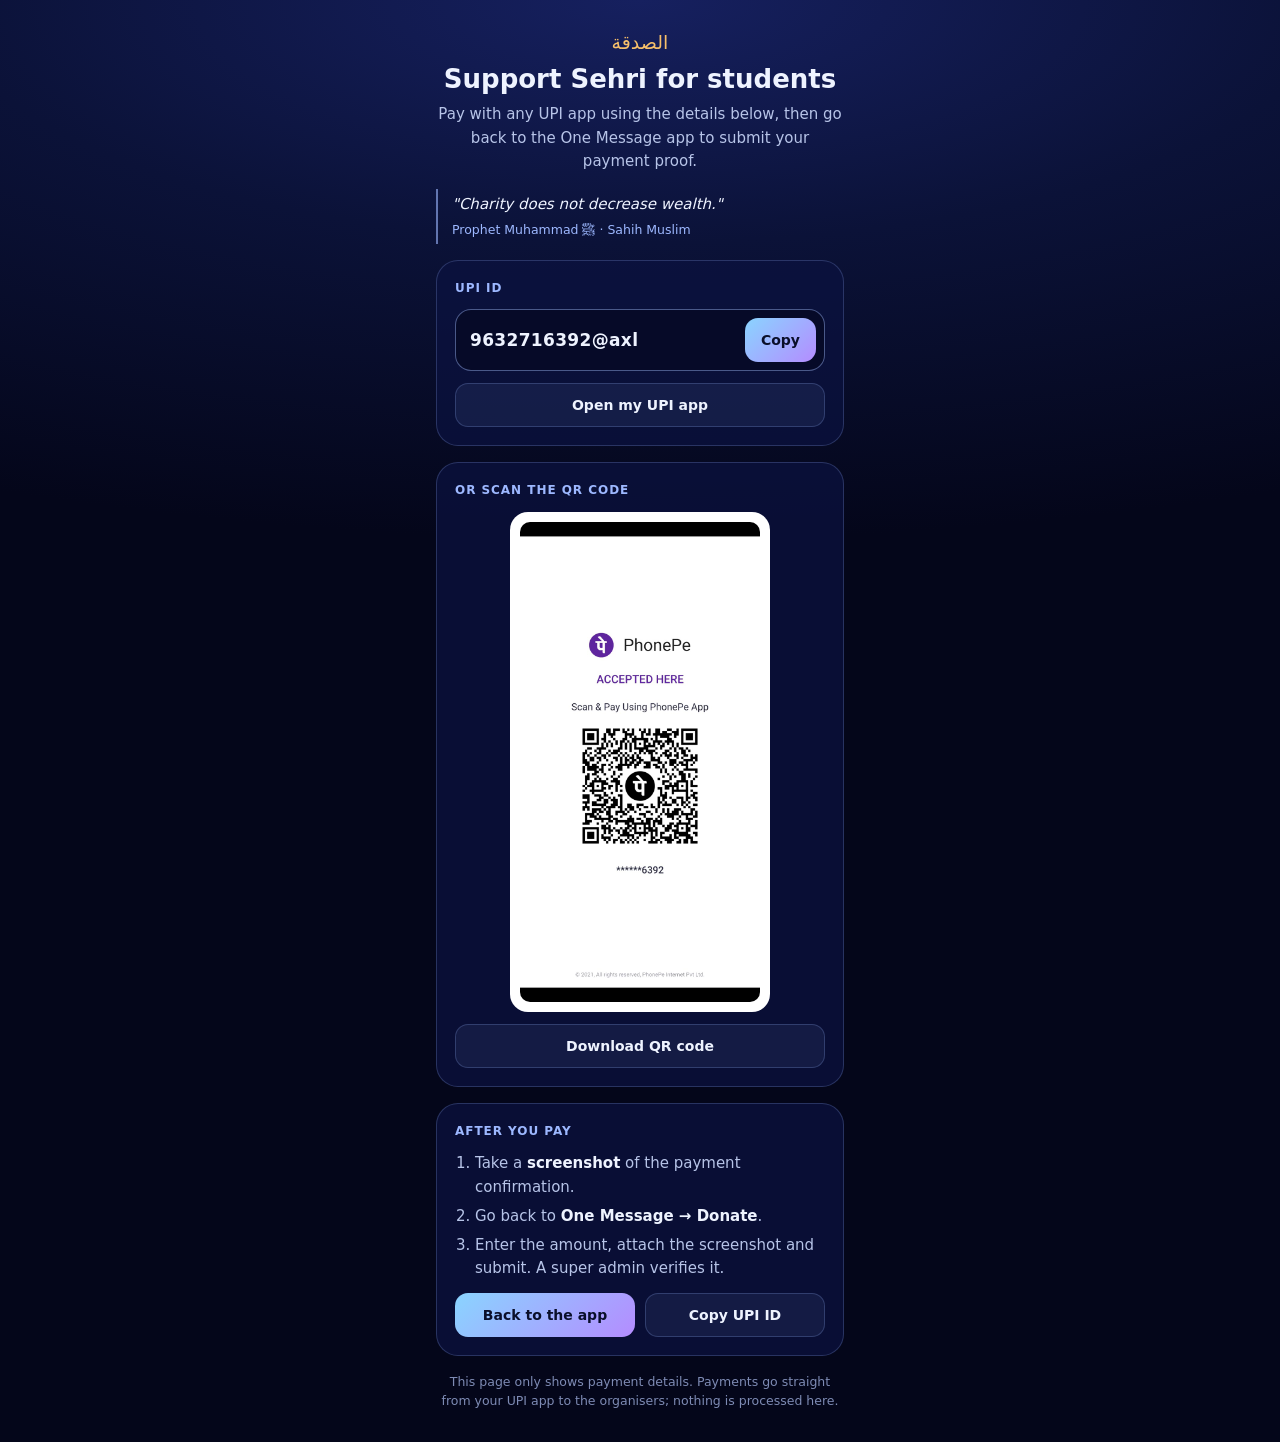
==== index.html @ af21f585 "Add the One Message donation page Static page with the UPI ID and QR code, opened from the app's Don" ====
<!doctype html>
<html lang="en">
<head>
<meta charset="utf-8">
<meta name="viewport" content="width=device-width, initial-scale=1, viewport-fit=cover">
<meta name="theme-color" content="#04061A">
<meta name="description" content="UPI payment details for donating to One Message, which provides Sehri food for students during Ramadan.">
<meta http-equiv="Content-Security-Policy" content="default-src 'none'; img-src 'self' data:; style-src 'unsafe-inline'; script-src 'unsafe-inline'; base-uri 'none'; form-action 'none'">
<title>Donate · One Message</title>
<link rel="icon" href="data:image/svg+xml,%3Csvg xmlns='http://www.w3.org/2000/svg' viewBox='0 0 64 64'%3E%3Crect width='64' height='64' rx='14' fill='%2304061A'/%3E%3Cmask id='m'%3E%3Crect width='64' height='64' fill='%23fff'/%3E%3Ccircle cx='38' cy='26' r='17' fill='%23000'/%3E%3C/mask%3E%3Ccircle cx='31' cy='33' r='20' fill='%23F8C06A' mask='url(%23m)'/%3E%3C/svg%3E">
<style>
  :root {
    color-scheme: dark;
    --bg: #04061A; --line: rgba(157,184,255,.22); --ink: #EEF3FF; --ink2: #B7C4E8; --muted: #7E8BB4;
    --moon: #9DB8FF; --gold: #F8C06A; --mint: #7CF0C5;
    --sans: system-ui, -apple-system, "Segoe UI", Roboto, sans-serif;
  }
  * { box-sizing: border-box; }
  body {
    margin: 0; color: var(--ink); font: 15px/1.55 var(--sans);
    background: radial-gradient(120% 60% at 50% 0%, #16205F 0%, #0B1238 45%, #04061A 100%) fixed, var(--bg);
  }
  main {
    max-width: 440px; margin: 0 auto; display: grid; gap: 16px;
    padding: max(28px, env(safe-area-inset-top)) 16px max(32px, env(safe-area-inset-bottom));
  }
  header { display: grid; gap: 8px; text-align: center; }
  .ar { color: var(--gold); font-size: 19px; margin: 0; }
  h1 { font-size: 26px; line-height: 1.15; margin: 0; text-wrap: balance; }
  .sub { color: var(--ink2); margin: 0; }
  .card { background: rgba(12,18,64,.72); border: 1px solid var(--line); border-radius: 22px; padding: 18px; display: grid; gap: 12px; }
  .label { font-size: 12px; font-weight: 700; letter-spacing: .08em; text-transform: uppercase; color: var(--moon); margin: 0; }
  .upi { display: flex; align-items: center; gap: 10px; padding: 8px 8px 8px 14px; border-radius: 16px; border: 1.2px solid rgba(157,184,255,.45); background: rgba(4,6,26,.55); }
  /* Not monospace: in most monospace faces the l of @axl reads as a 1. */
  .upi span { flex: 1; min-width: 0; font: 700 17px/1.3 var(--sans); letter-spacing: .02em; word-break: break-all; user-select: all; }
  button, .btn {
    appearance: none; border: 0; border-radius: 13px; cursor: pointer; text-decoration: none; text-align: center;
    font: 700 14px var(--sans); display: inline-flex; align-items: center; justify-content: center; gap: 6px;
    min-height: 44px; padding: 0 16px;
  }
  .primary { background: linear-gradient(135deg, #8AD4FF, #B48CFF); color: #0A0F2A; }
  .ghost { background: rgba(157,184,255,.08); color: var(--ink); border: 1px solid var(--line); }
  .qr { justify-self: center; background: #fff; padding: 10px; border-radius: 18px; width: min(260px, 100%); }
  .qr img { display: block; width: 100%; height: auto; border-radius: 10px; }
  .row { display: grid; grid-template-columns: 1fr 1fr; gap: 10px; }
  ol { margin: 0; padding-left: 20px; color: var(--ink2); display: grid; gap: 6px; }
  ol b { color: var(--ink); }
  .hadith { margin: 0; padding: 4px 0 4px 14px; border-left: 2px solid rgba(157,184,255,.6); }
  .hadith p { margin: 0; font-style: italic; }
  .hadith cite { display: block; color: var(--moon); font-size: 12.5px; font-style: normal; margin-top: 4px; }
  .note { color: var(--muted); font-size: 12.5px; text-align: center; margin: 0; }
  .toast {
    position: fixed; left: 50%; bottom: calc(24px + env(safe-area-inset-bottom)); transform: translateX(-50%);
    background: #0E164A; color: var(--mint); border: 1px solid rgba(124,240,197,.45);
    padding: 10px 16px; border-radius: 999px; font-weight: 700; font-size: 13px;
    opacity: 0; transition: opacity .2s; pointer-events: none;
  }
  .toast.on { opacity: 1; }
  :focus-visible { outline: 2px solid var(--gold); outline-offset: 2px; }
  @media (prefers-reduced-motion: reduce) { .toast { transition: none; } }
</style>
</head>
<body>
<main>
  <header>
    <p class="ar" lang="ar" dir="rtl">الصدقة</p>
    <h1>Support Sehri for students</h1>
    <p class="sub">Pay with any UPI app using the details below, then go back to the One Message app to submit your payment proof.</p>
  </header>

  <blockquote class="hadith">
    <p>"Charity does not decrease wealth."</p>
    <cite>Prophet Muhammad ﷺ · Sahih Muslim</cite>
  </blockquote>

  <section class="card" aria-labelledby="upi-h">
    <p class="label" id="upi-h">UPI ID</p>
    <div class="upi">
      <span id="upi">9632716392@axl</span>
      <button class="primary" id="copy" type="button">Copy</button>
    </div>
    <a class="btn ghost" href="upi://pay?pa=9632716392%40axl&amp;pn=One%20Message&amp;cu=INR">Open my UPI app</a>
  </section>

  <section class="card" aria-labelledby="qr-h">
    <p class="label" id="qr-h">Or scan the QR code</p>
    <div class="qr"><img src="qr.jpeg" alt="UPI QR code for 9632716392@axl" width="520" height="520"></div>
    <a class="btn ghost" href="qr.jpeg" download="one-message-donation-qr.jpeg">Download QR code</a>
  </section>

  <section class="card" aria-labelledby="next-h">
    <p class="label" id="next-h">After you pay</p>
    <ol>
      <li>Take a <b>screenshot</b> of the payment confirmation.</li>
      <li>Go back to <b>One Message → Donate</b>.</li>
      <li>Enter the amount, attach the screenshot and submit. A super admin verifies it.</li>
    </ol>
    <div class="row">
      <a class="btn primary" href="sehriconnect://donation?tab=give">Back to the app</a>
      <button class="ghost" id="copy2" type="button">Copy UPI ID</button>
    </div>
  </section>

  <p class="note">This page only shows payment details. Payments go straight from your UPI app to the organisers; nothing is processed here.</p>
</main>
<div class="toast" id="toast" role="status" aria-live="polite"></div>
<script>
  (function () {
    var id = '9632716392@axl';
    var toast = document.getElementById('toast');
    var timer;
    function show(msg) {
      toast.textContent = msg;
      toast.classList.add('on');
      clearTimeout(timer);
      timer = setTimeout(function () { toast.classList.remove('on'); }, 1800);
    }
    function fallback() {
      var r = document.createRange();
      r.selectNodeContents(document.getElementById('upi'));
      var s = window.getSelection();
      s.removeAllRanges(); s.addRange(r);
      try { document.execCommand('copy') ? show('UPI ID copied') : show('Long-press the UPI ID to copy it'); }
      catch (e) { show('Long-press the UPI ID to copy it'); }
    }
    function copy() {
      if (navigator.clipboard && window.isSecureContext) {
        navigator.clipboard.writeText(id).then(function () { show('UPI ID copied'); }, fallback);
      } else {
        fallback();
      }
    }
    document.getElementById('copy').addEventListener('click', copy);
    document.getElementById('copy2').addEventListener('click', copy);
  })();
</script>
</body>
</html>
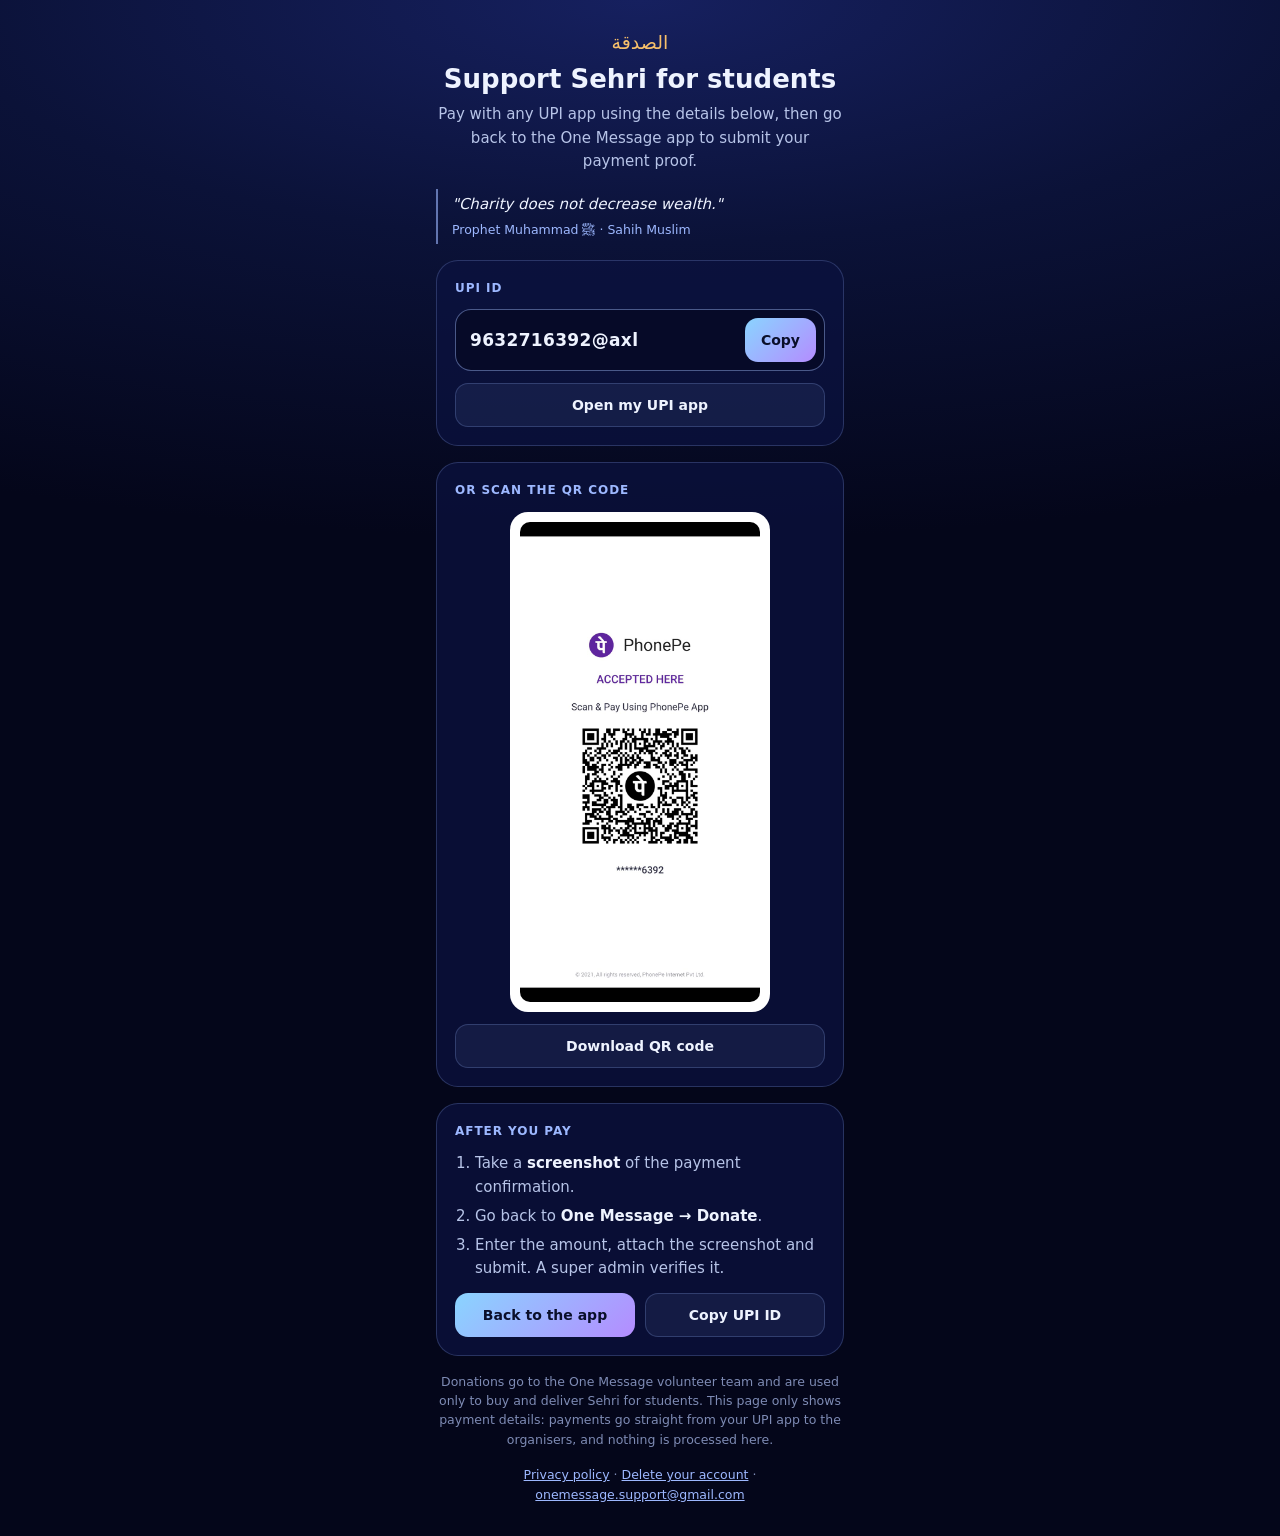
==== commit 064cfe9d: "Add privacy policy and account deletion pages Both stores require a privacy policy, and Google Play " ====
--- a/index.html
+++ b/index.html
@@ -49,6 +49,7 @@
   .hadith p { margin: 0; font-style: italic; }
   .hadith cite { display: block; color: var(--moon); font-size: 12.5px; font-style: normal; margin-top: 4px; }
   .note { color: var(--muted); font-size: 12.5px; text-align: center; margin: 0; }
+  .note a { color: var(--moon); }
   .toast {
     position: fixed; left: 50%; bottom: calc(24px + env(safe-area-inset-bottom)); transform: translateX(-50%);
     background: #0E164A; color: var(--mint); border: 1px solid rgba(124,240,197,.45);
@@ -101,7 +102,8 @@
     </div>
   </section>
 
-  <p class="note">This page only shows payment details. Payments go straight from your UPI app to the organisers; nothing is processed here.</p>
+  <p class="note">Donations go to the One Message volunteer team and are used only to buy and deliver Sehri for students. This page only shows payment details: payments go straight from your UPI app to the organisers, and nothing is processed here.</p>
+  <p class="note links"><a href="privacy.html">Privacy policy</a> · <a href="delete-account.html">Delete your account</a> · <a href="mailto:onemessage.support@gmail.com">onemessage.support@gmail.com</a></p>
 </main>
 <div class="toast" id="toast" role="status" aria-live="polite"></div>
 <script>
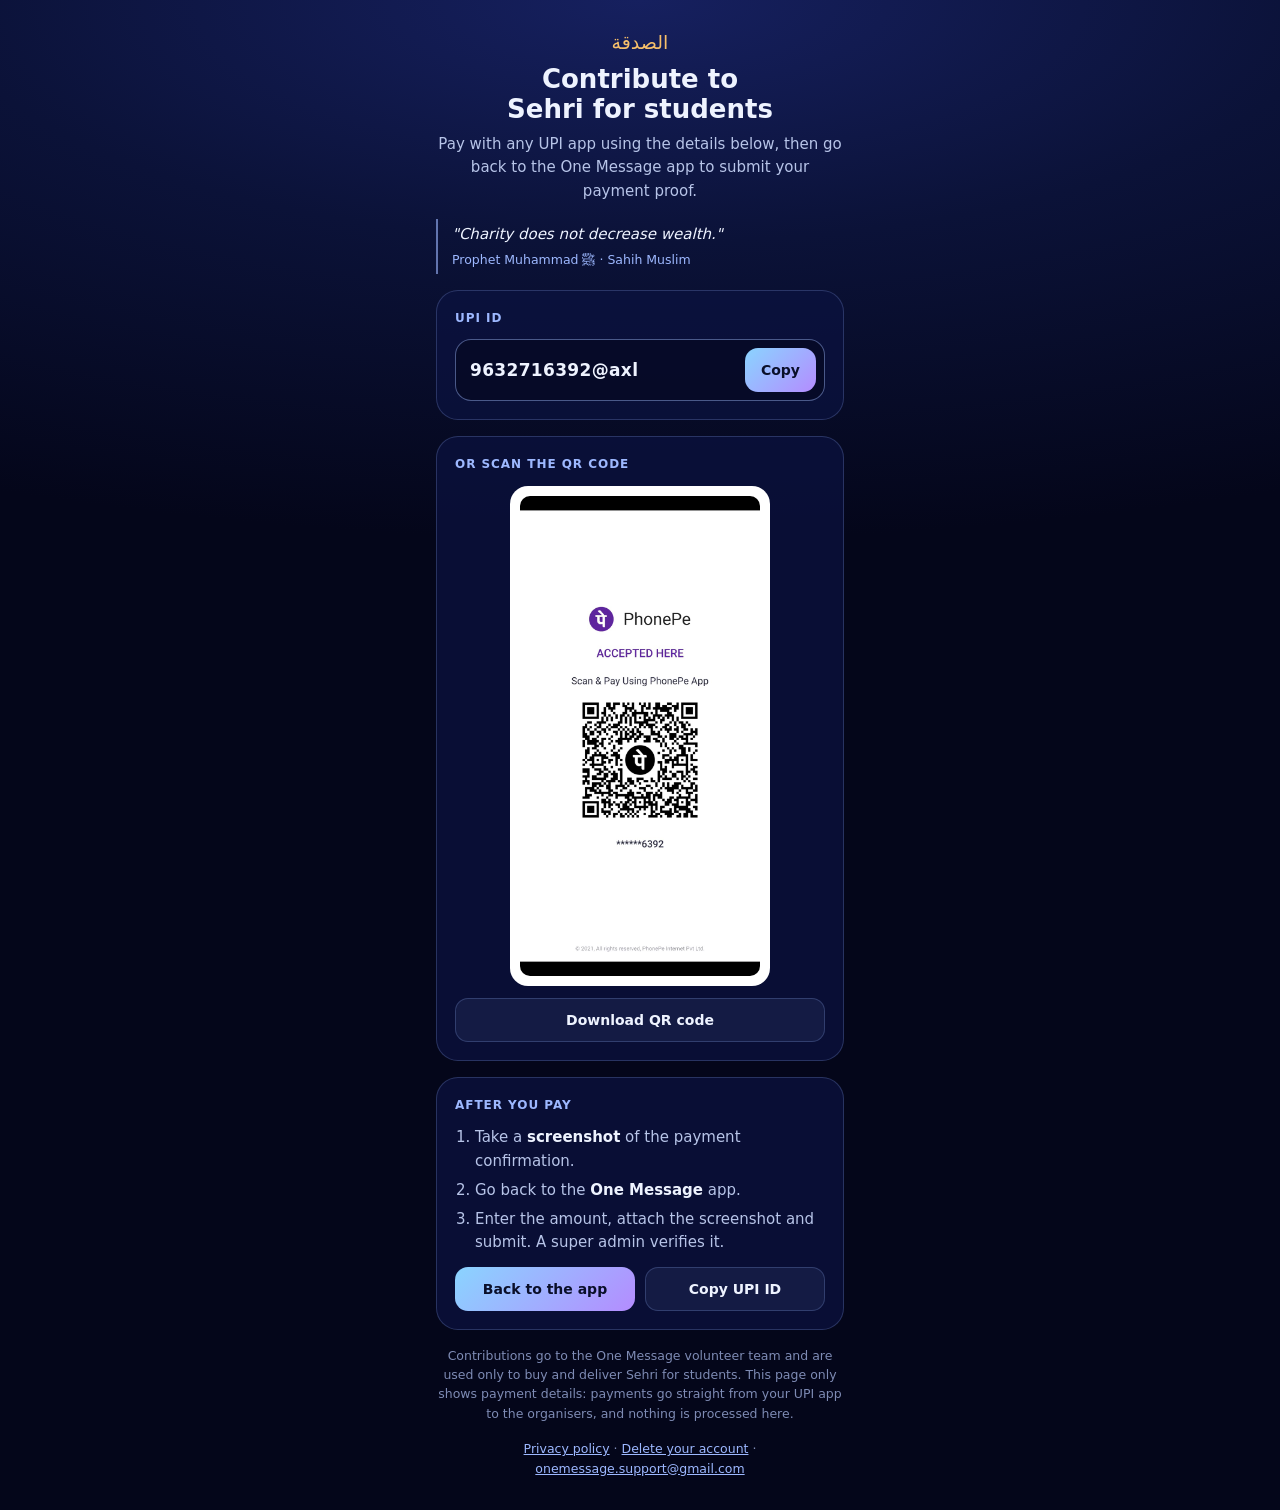
==== commit e6ecc977: "Say contribute instead of donate, drop the UPI app button Co-Authored-By: Claude Opus 5.5 <noreply@a" ====
--- a/index.html
+++ b/index.html
@@ -4,9 +4,9 @@
 <meta charset="utf-8">
 <meta name="viewport" content="width=device-width, initial-scale=1, viewport-fit=cover">
 <meta name="theme-color" content="#04061A">
-<meta name="description" content="UPI payment details for donating to One Message, which provides Sehri food for students during Ramadan.">
+<meta name="description" content="UPI payment details for contributing to One Message, which provides Sehri food for students during Ramadan.">
 <meta http-equiv="Content-Security-Policy" content="default-src 'none'; img-src 'self' data:; style-src 'unsafe-inline'; script-src 'unsafe-inline'; base-uri 'none'; form-action 'none'">
-<title>Donate · One Message</title>
+<title>Contribute · One Message</title>
 <link rel="icon" href="data:image/svg+xml,%3Csvg xmlns='http://www.w3.org/2000/svg' viewBox='0 0 64 64'%3E%3Crect width='64' height='64' rx='14' fill='%2304061A'/%3E%3Cmask id='m'%3E%3Crect width='64' height='64' fill='%23fff'/%3E%3Ccircle cx='38' cy='26' r='17' fill='%23000'/%3E%3C/mask%3E%3Ccircle cx='31' cy='33' r='20' fill='%23F8C06A' mask='url(%23m)'/%3E%3C/svg%3E">
 <style>
   :root {
@@ -65,7 +65,7 @@
 <main>
   <header>
     <p class="ar" lang="ar" dir="rtl">الصدقة</p>
-    <h1>Support Sehri for students</h1>
+    <h1>Contribute to Sehri for students</h1>
     <p class="sub">Pay with any UPI app using the details below, then go back to the One Message app to submit your payment proof.</p>
   </header>
 
@@ -80,20 +80,19 @@
       <span id="upi">9632716392@axl</span>
       <button class="primary" id="copy" type="button">Copy</button>
     </div>
-    <a class="btn ghost" href="upi://pay?pa=9632716392%40axl&amp;pn=One%20Message&amp;cu=INR">Open my UPI app</a>
   </section>
 
   <section class="card" aria-labelledby="qr-h">
     <p class="label" id="qr-h">Or scan the QR code</p>
     <div class="qr"><img src="qr.jpeg" alt="UPI QR code for 9632716392@axl" width="520" height="520"></div>
-    <a class="btn ghost" href="qr.jpeg" download="one-message-donation-qr.jpeg">Download QR code</a>
+    <a class="btn ghost" href="qr.jpeg" download="one-message-contribution-qr.jpeg">Download QR code</a>
   </section>
 
   <section class="card" aria-labelledby="next-h">
     <p class="label" id="next-h">After you pay</p>
     <ol>
       <li>Take a <b>screenshot</b> of the payment confirmation.</li>
-      <li>Go back to <b>One Message → Donate</b>.</li>
+      <li>Go back to the <b>One Message</b> app.</li>
       <li>Enter the amount, attach the screenshot and submit. A super admin verifies it.</li>
     </ol>
     <div class="row">
@@ -102,8 +101,8 @@
     </div>
   </section>
 
-  <p class="note">Donations go to the One Message volunteer team and are used only to buy and deliver Sehri for students. This page only shows payment details: payments go straight from your UPI app to the organisers, and nothing is processed here.</p>
-  <p class="note links"><a href="privacy.html">Privacy policy</a> · <a href="delete-account.html">Delete your account</a> · <a href="mailto:onemessage.support@gmail.com">onemessage.support@gmail.com</a></p>
+  <p class="note">Contributions go to the One Message volunteer team and are used only to buy and deliver Sehri for students. This page only shows payment details: payments go straight from your UPI app to the organisers, and nothing is processed here.</p>
+  <p class="note links"><a href="/privacy">Privacy policy</a> · <a href="/delete-account">Delete your account</a> · <a href="mailto:onemessage.support@gmail.com">onemessage.support@gmail.com</a></p>
 </main>
 <div class="toast" id="toast" role="status" aria-live="polite"></div>
 <script>
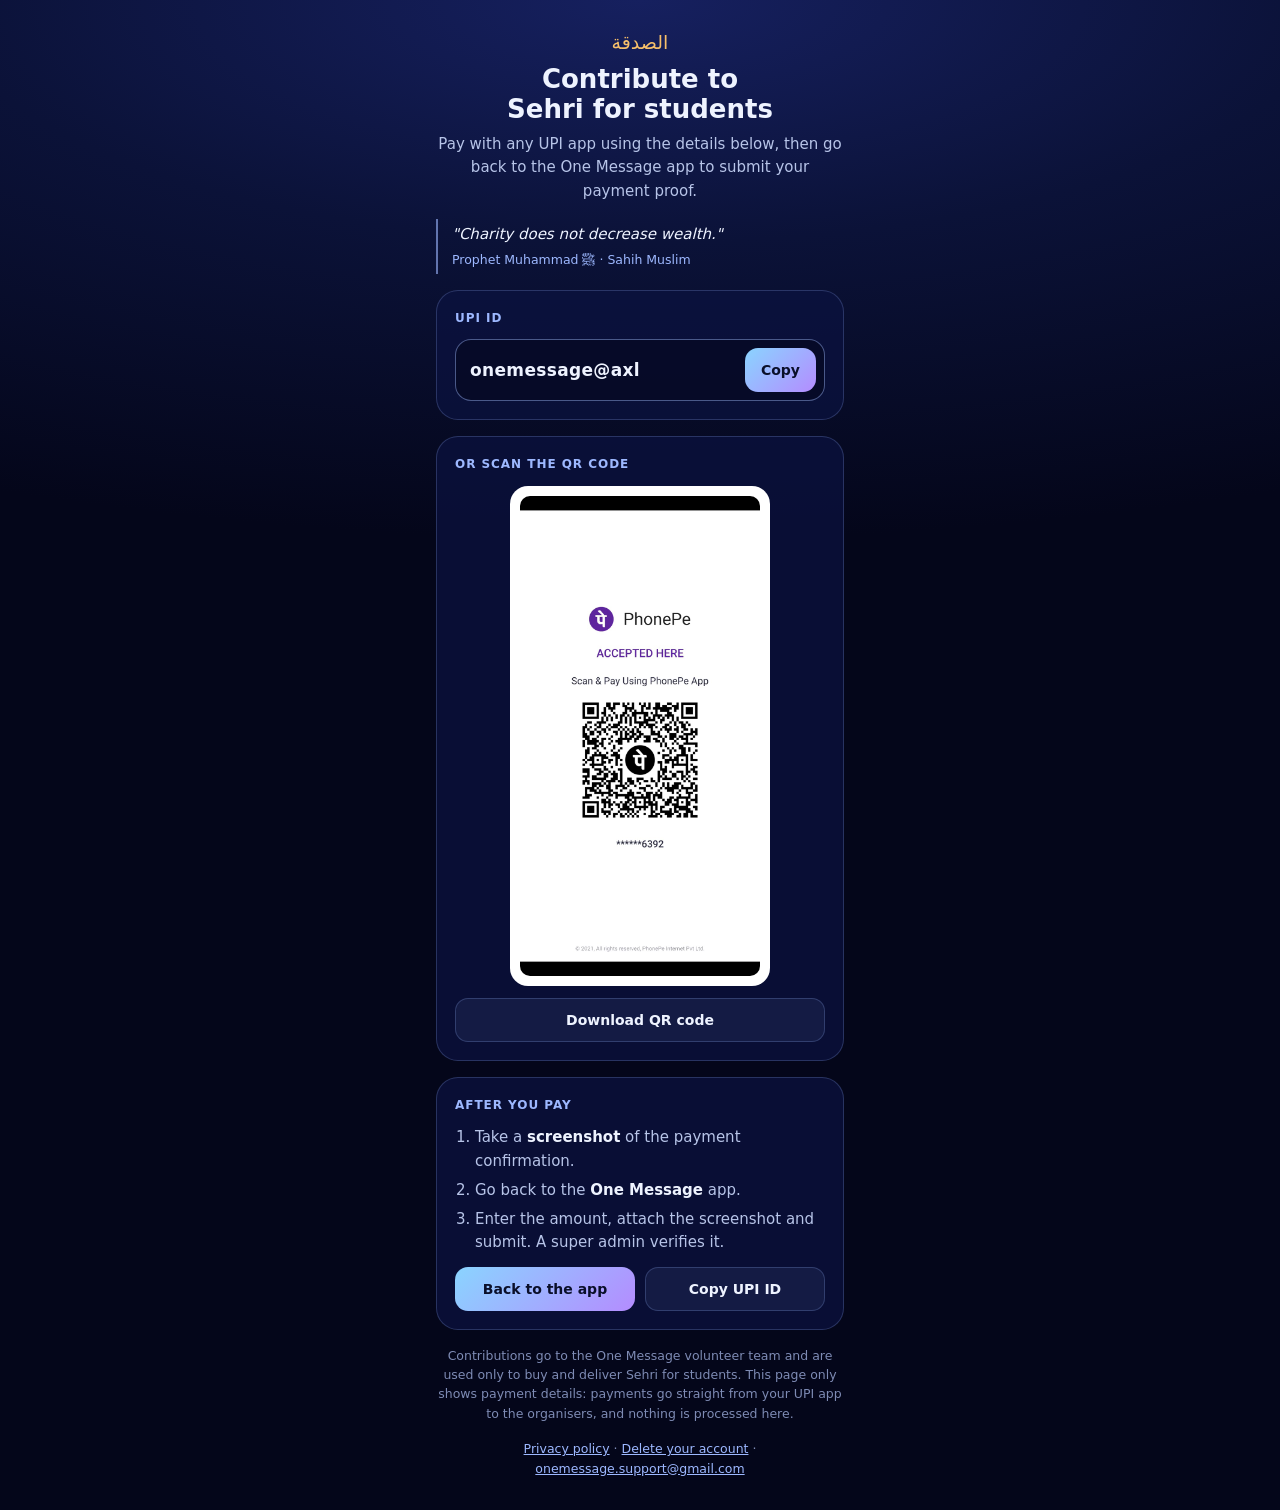
==== commit 9c8e376b: "Use onemessage@axl, shorten the service providers section Co-Authored-By: Claude Opus 5.5 <noreply@a" ====
--- a/index.html
+++ b/index.html
@@ -77,14 +77,14 @@
   <section class="card" aria-labelledby="upi-h">
     <p class="label" id="upi-h">UPI ID</p>
     <div class="upi">
-      <span id="upi">9632716392@axl</span>
+      <span id="upi">onemessage@axl</span>
       <button class="primary" id="copy" type="button">Copy</button>
     </div>
   </section>
 
   <section class="card" aria-labelledby="qr-h">
     <p class="label" id="qr-h">Or scan the QR code</p>
-    <div class="qr"><img src="qr.jpeg" alt="UPI QR code for 9632716392@axl" width="520" height="520"></div>
+    <div class="qr"><img src="qr.jpeg" alt="UPI QR code for One Message contributions" width="520" height="520"></div>
     <a class="btn ghost" href="qr.jpeg" download="one-message-contribution-qr.jpeg">Download QR code</a>
   </section>
 
@@ -107,7 +107,7 @@
 <div class="toast" id="toast" role="status" aria-live="polite"></div>
 <script>
   (function () {
-    var id = '9632716392@axl';
+    var id = 'onemessage@axl';
     var toast = document.getElementById('toast');
     var timer;
     function show(msg) {
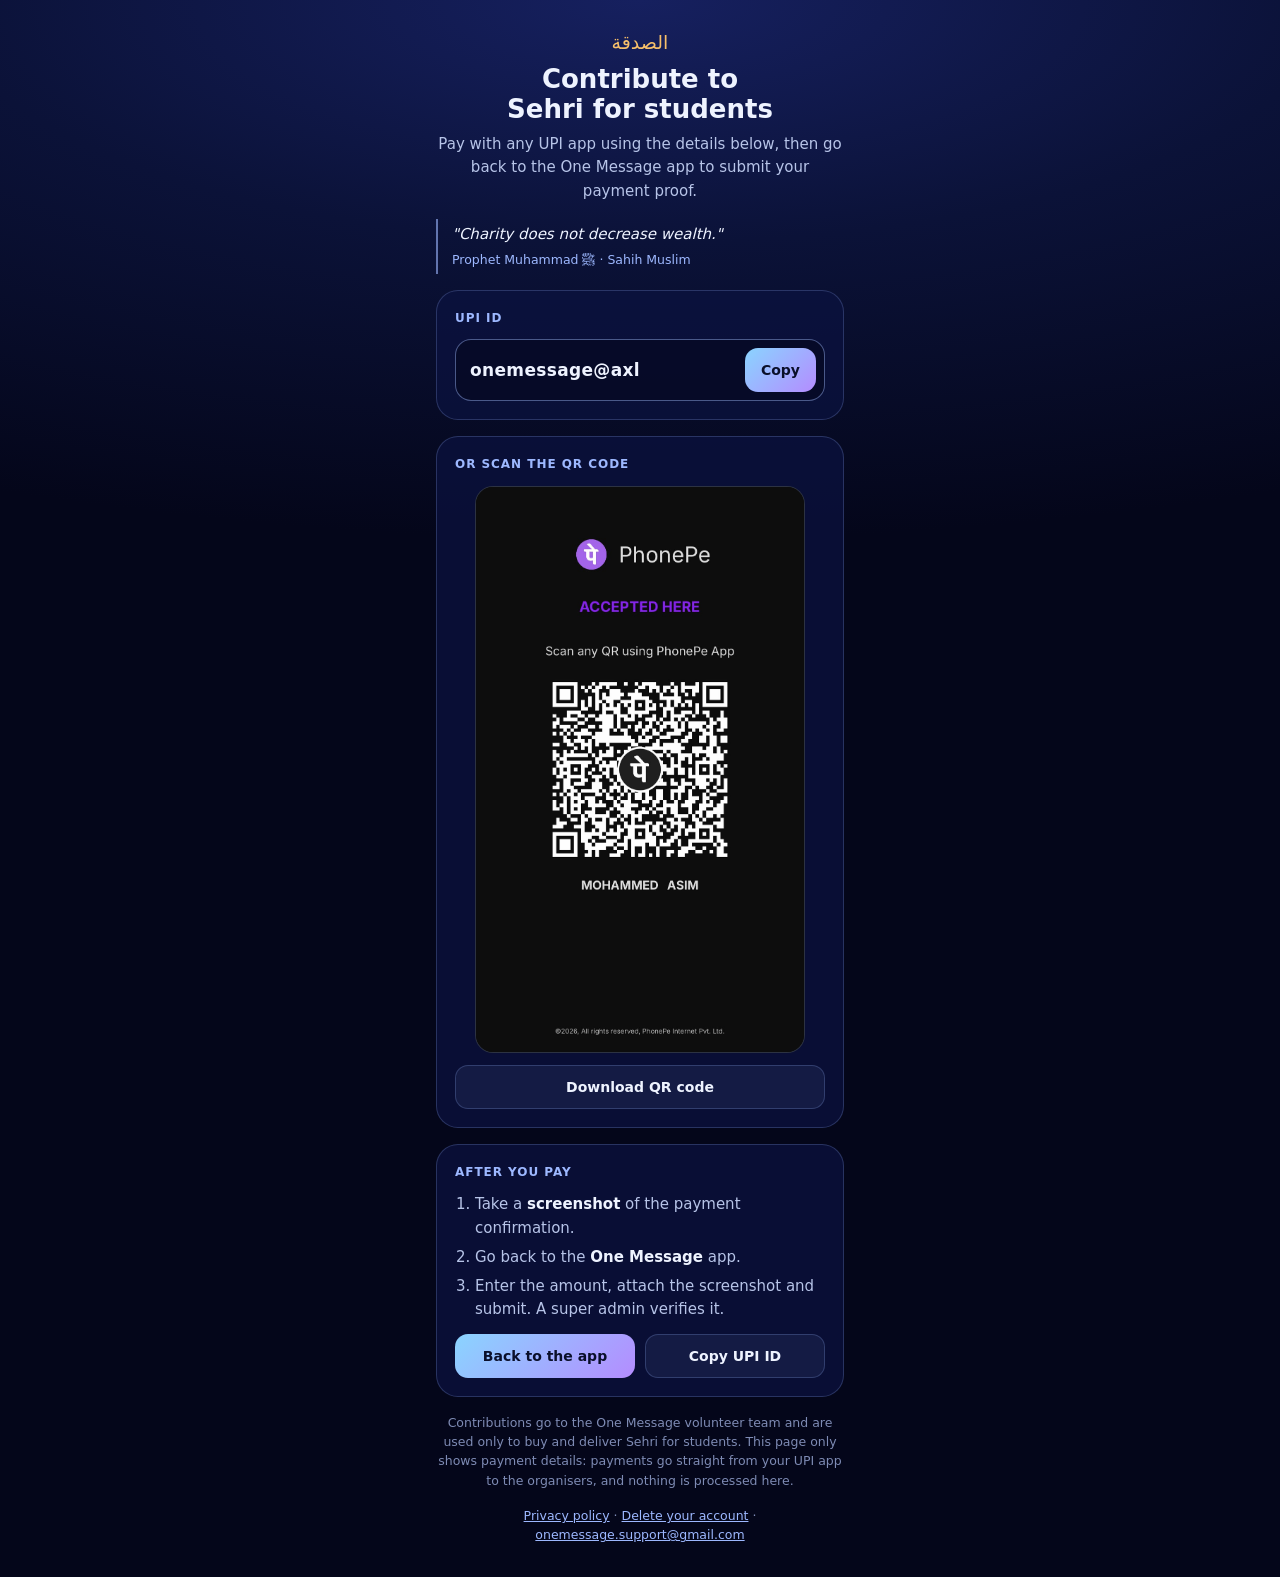
==== commit 25cd1b56: "Use the final PhonePe QR for onemessage@axl Co-Authored-By: Claude Opus 5.5 <noreply@anthropic.com>" ====
--- a/index.html
+++ b/index.html
@@ -40,8 +40,8 @@
   }
   .primary { background: linear-gradient(135deg, #8AD4FF, #B48CFF); color: #0A0F2A; }
   .ghost { background: rgba(157,184,255,.08); color: var(--ink); border: 1px solid var(--line); }
-  .qr { justify-self: center; background: #fff; padding: 10px; border-radius: 18px; width: min(260px, 100%); }
-  .qr img { display: block; width: 100%; height: auto; border-radius: 10px; }
+  .qr { justify-self: center; background: #0D0D0D; border: 1px solid var(--line); border-radius: 18px; overflow: hidden; width: min(330px, 100%); }
+  .qr img { display: block; width: 100%; height: auto; }
   .row { display: grid; grid-template-columns: 1fr 1fr; gap: 10px; }
   ol { margin: 0; padding-left: 20px; color: var(--ink2); display: grid; gap: 6px; }
   ol b { color: var(--ink); }
@@ -84,8 +84,8 @@
 
   <section class="card" aria-labelledby="qr-h">
     <p class="label" id="qr-h">Or scan the QR code</p>
-    <div class="qr"><img src="qr.jpeg" alt="UPI QR code for One Message contributions" width="520" height="520"></div>
-    <a class="btn ghost" href="qr.jpeg" download="one-message-contribution-qr.jpeg">Download QR code</a>
+    <div class="qr"><img src="qr.png" alt="PhonePe UPI QR code for onemessage@axl" width="929" height="1600"></div>
+    <a class="btn ghost" href="qr.png" download="one-message-contribution-qr.png">Download QR code</a>
   </section>
 
   <section class="card" aria-labelledby="next-h">
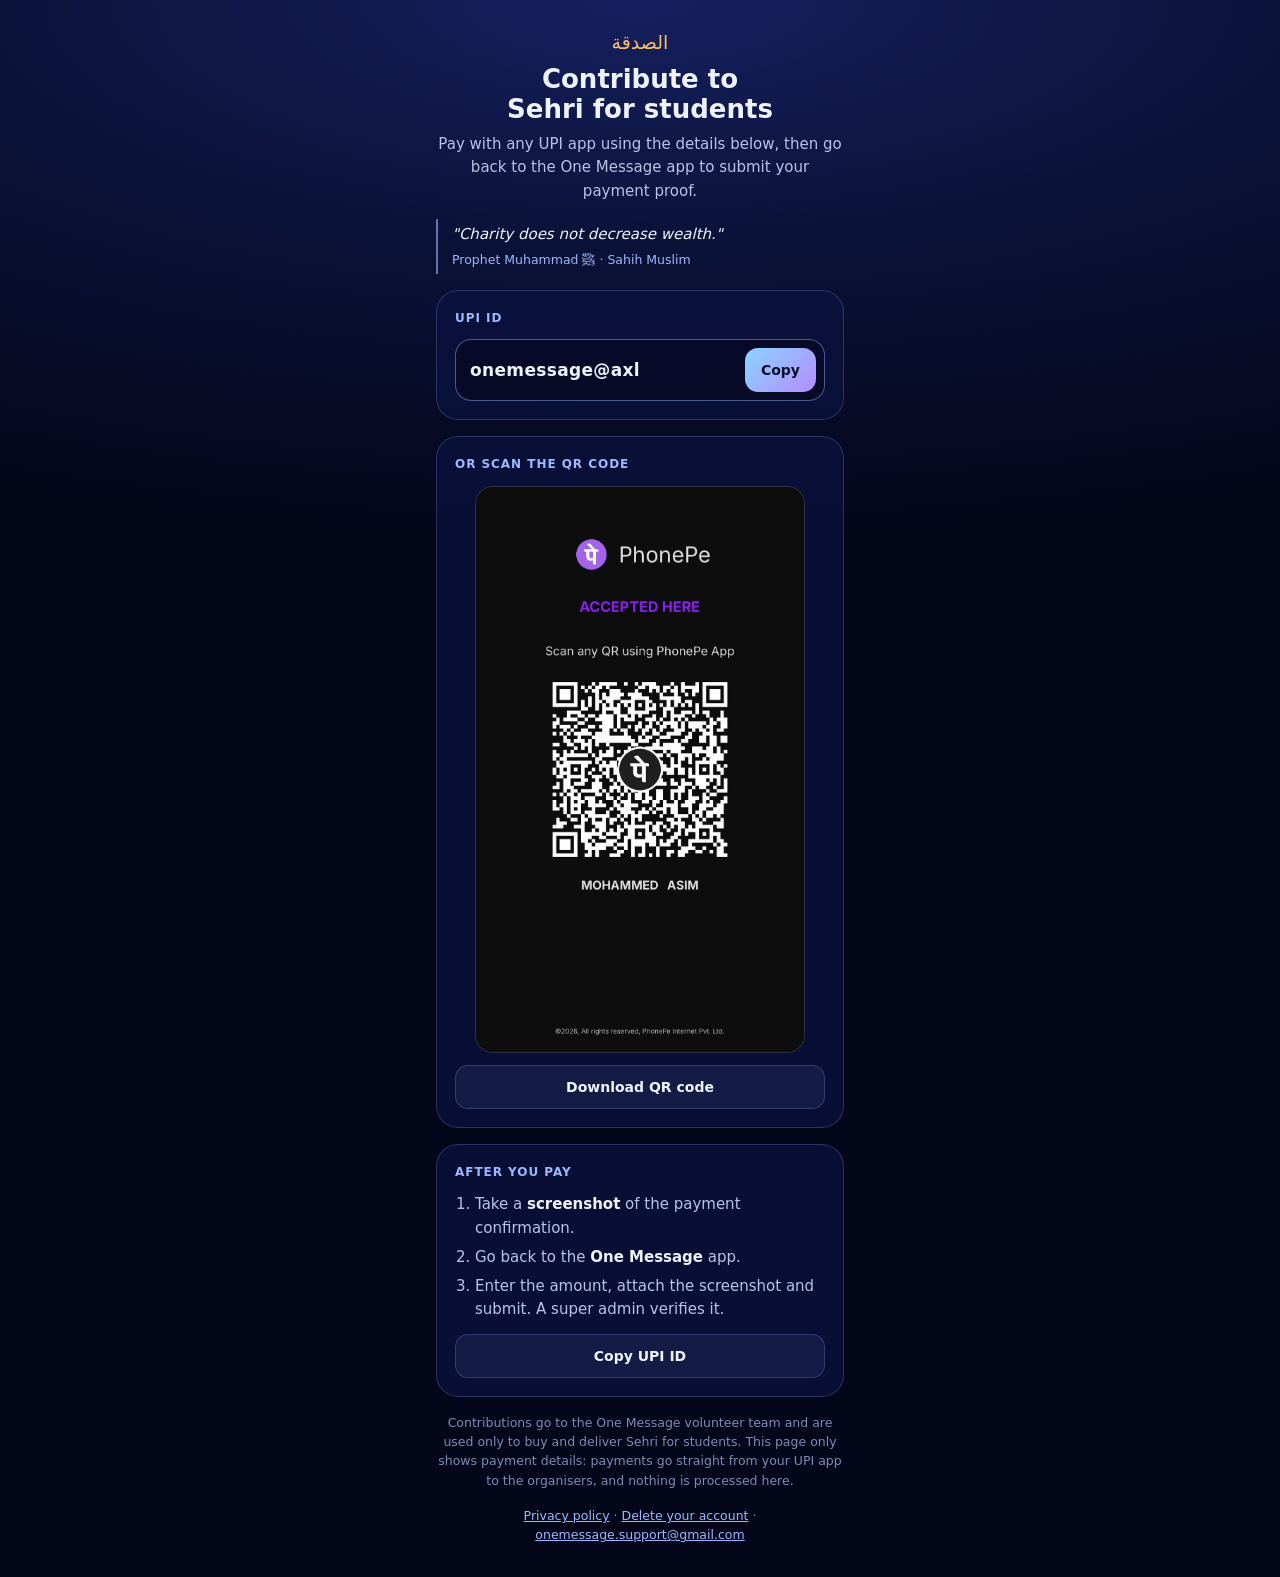
==== commit f51f02f1: "Remove the Back to the app button Co-Authored-By: Claude Opus 5.5 <noreply@anthropic.com>" ====
--- a/index.html
+++ b/index.html
@@ -95,10 +95,7 @@
       <li>Go back to the <b>One Message</b> app.</li>
       <li>Enter the amount, attach the screenshot and submit. A super admin verifies it.</li>
     </ol>
-    <div class="row">
-      <a class="btn primary" href="sehriconnect://donation?tab=give">Back to the app</a>
-      <button class="ghost" id="copy2" type="button">Copy UPI ID</button>
-    </div>
+    <button class="ghost" id="copy2" type="button">Copy UPI ID</button>
   </section>
 
   <p class="note">Contributions go to the One Message volunteer team and are used only to buy and deliver Sehri for students. This page only shows payment details: payments go straight from your UPI app to the organisers, and nothing is processed here.</p>
